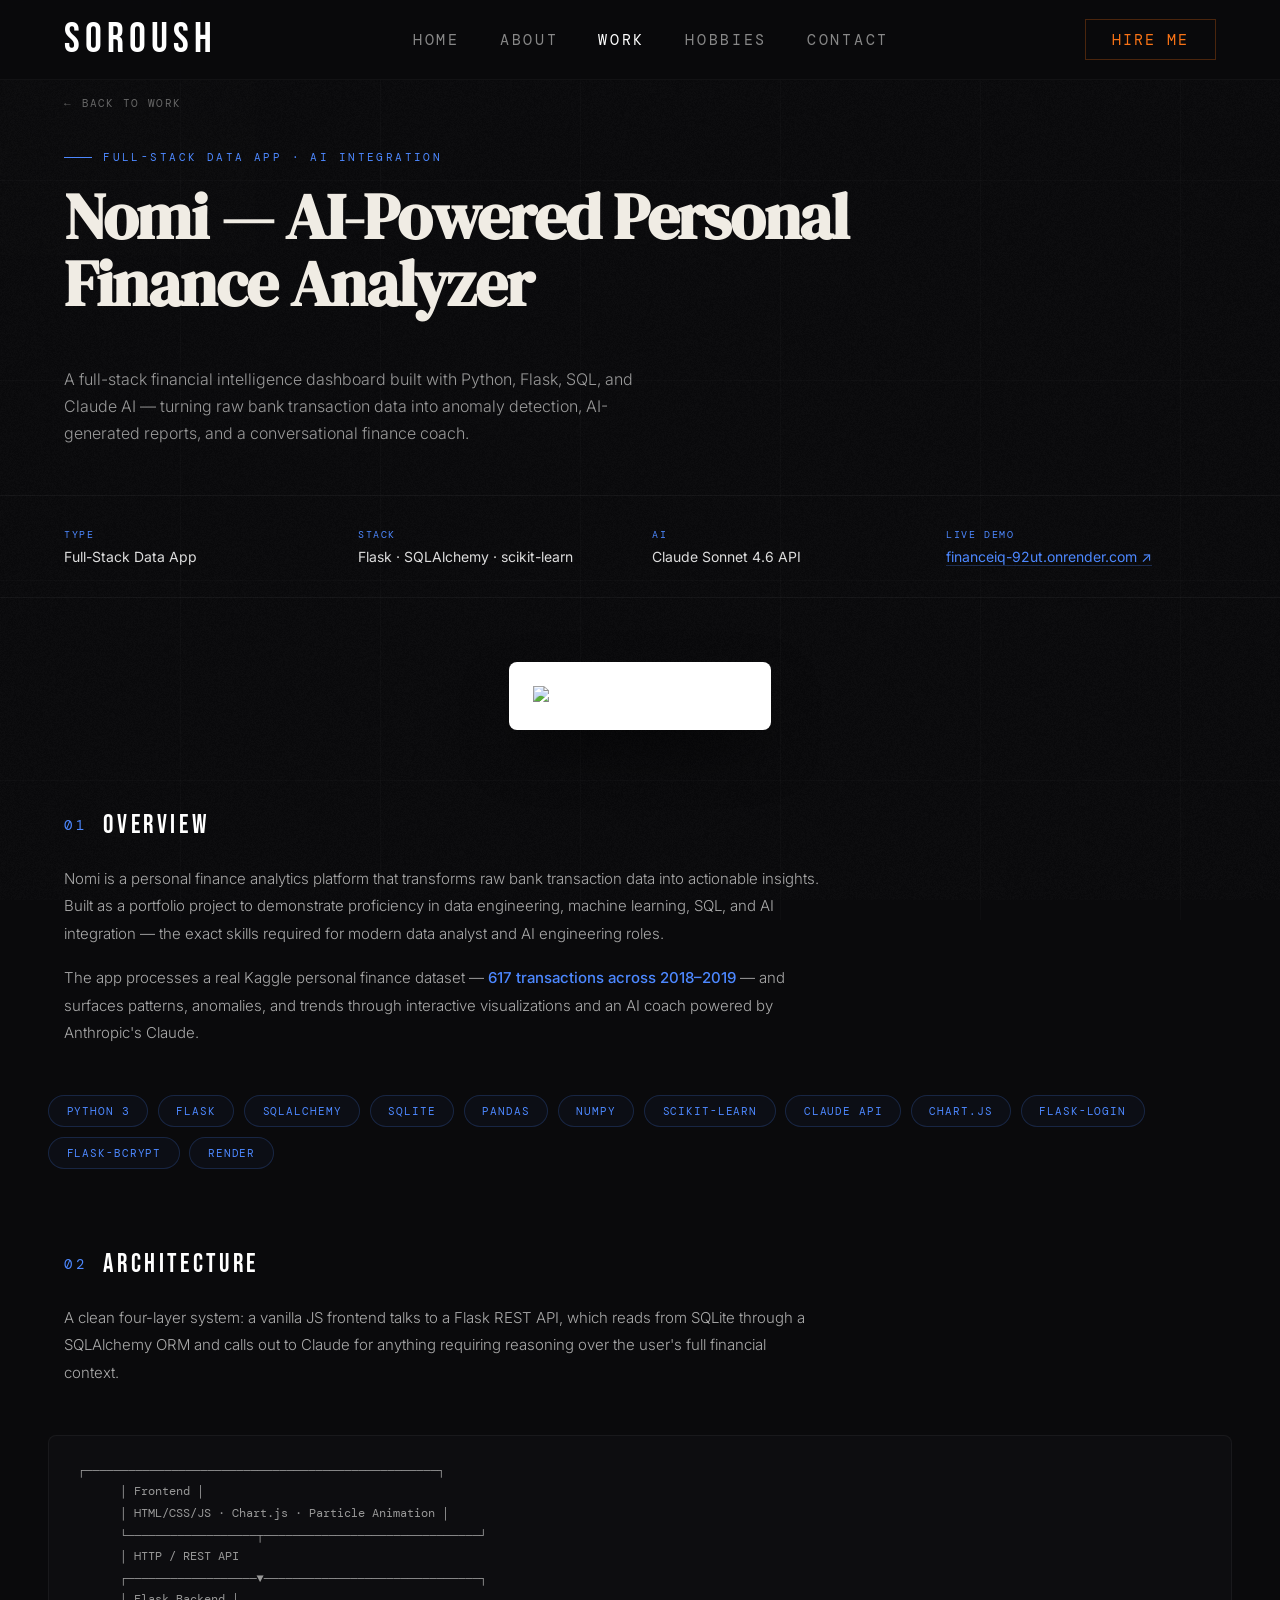
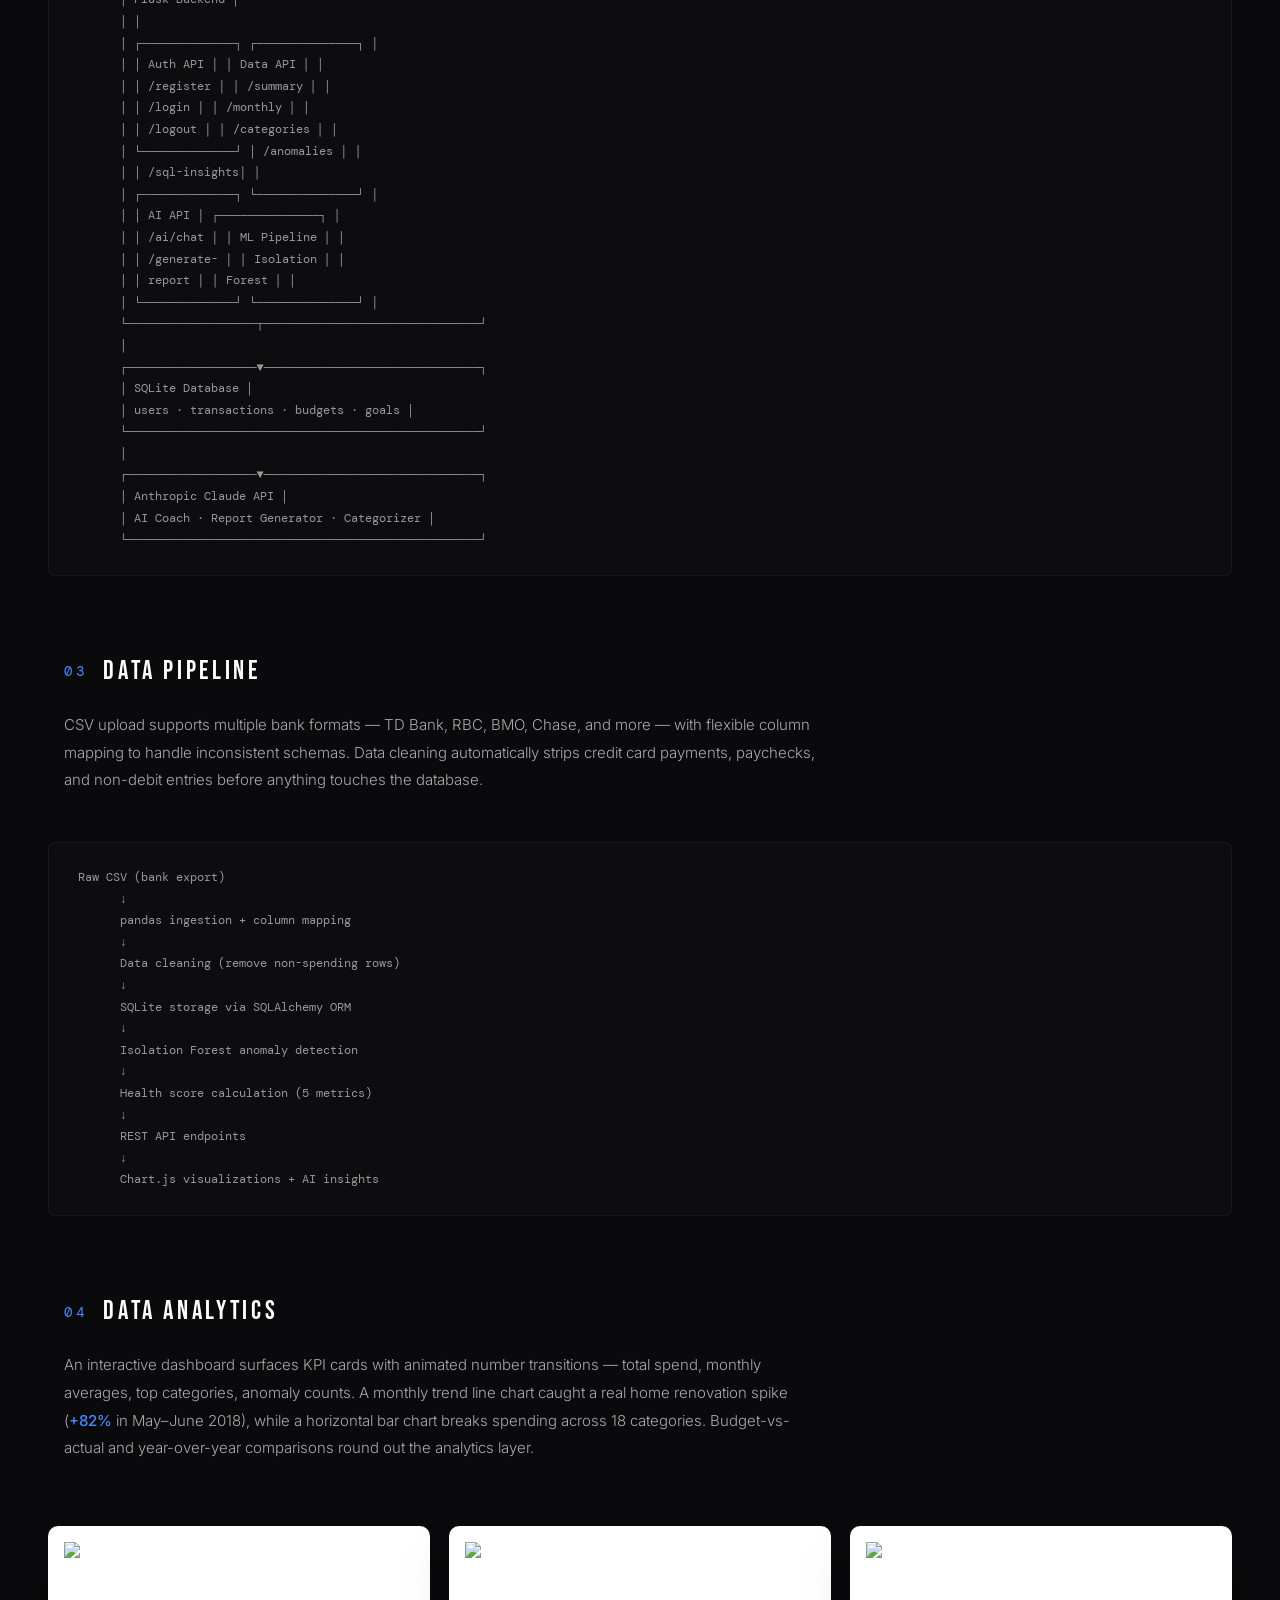
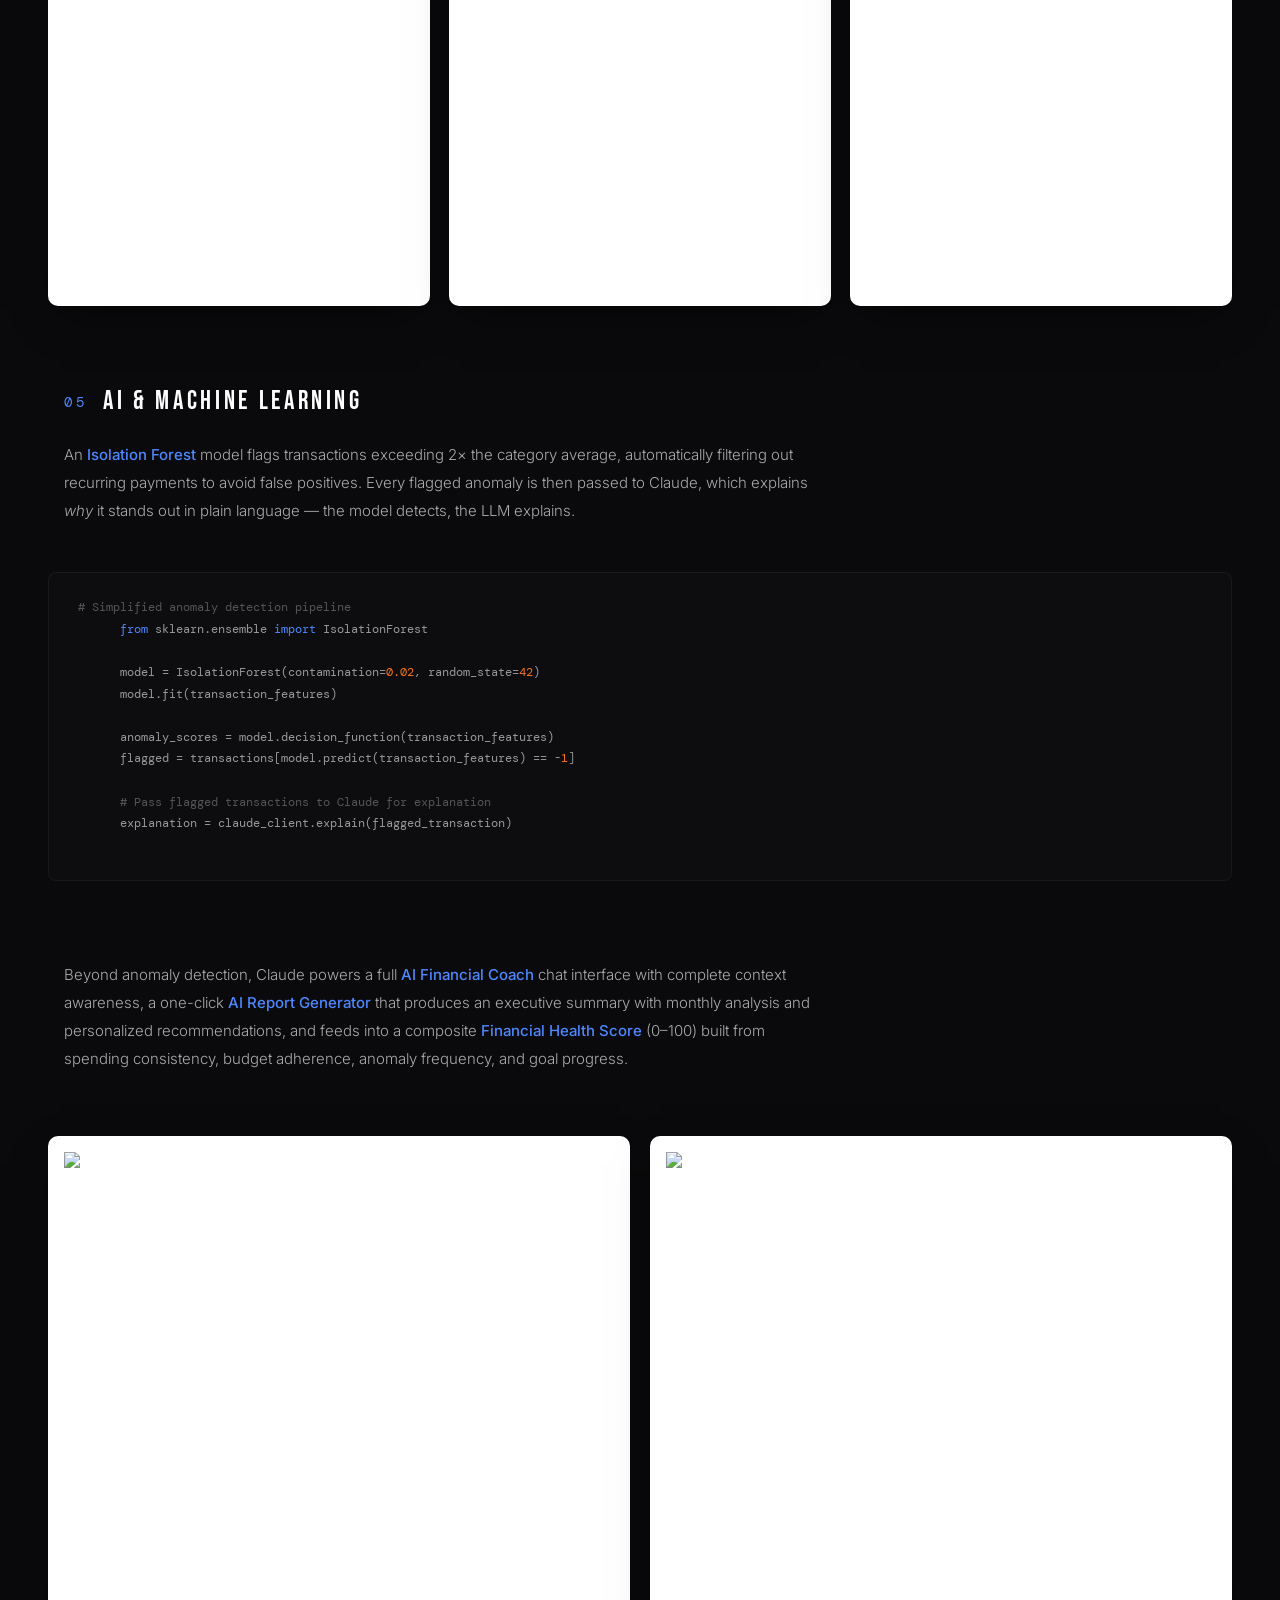
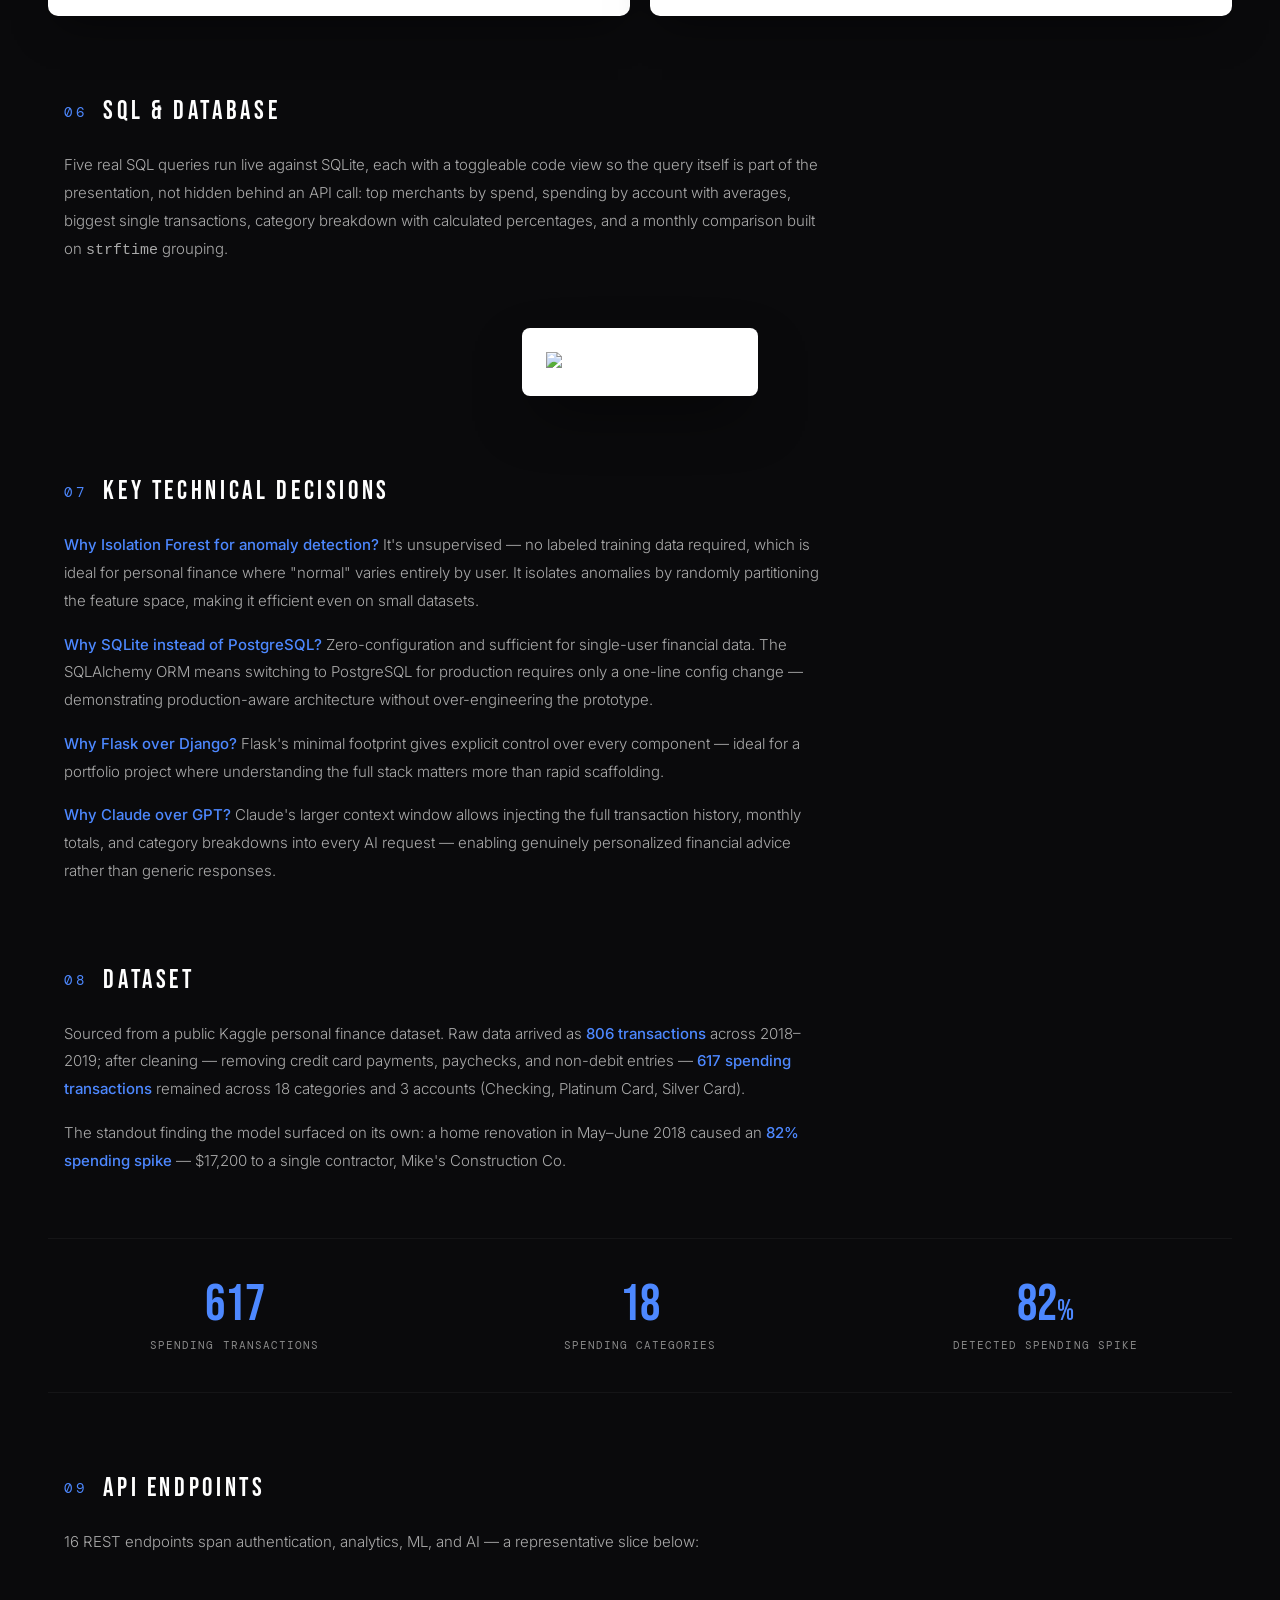
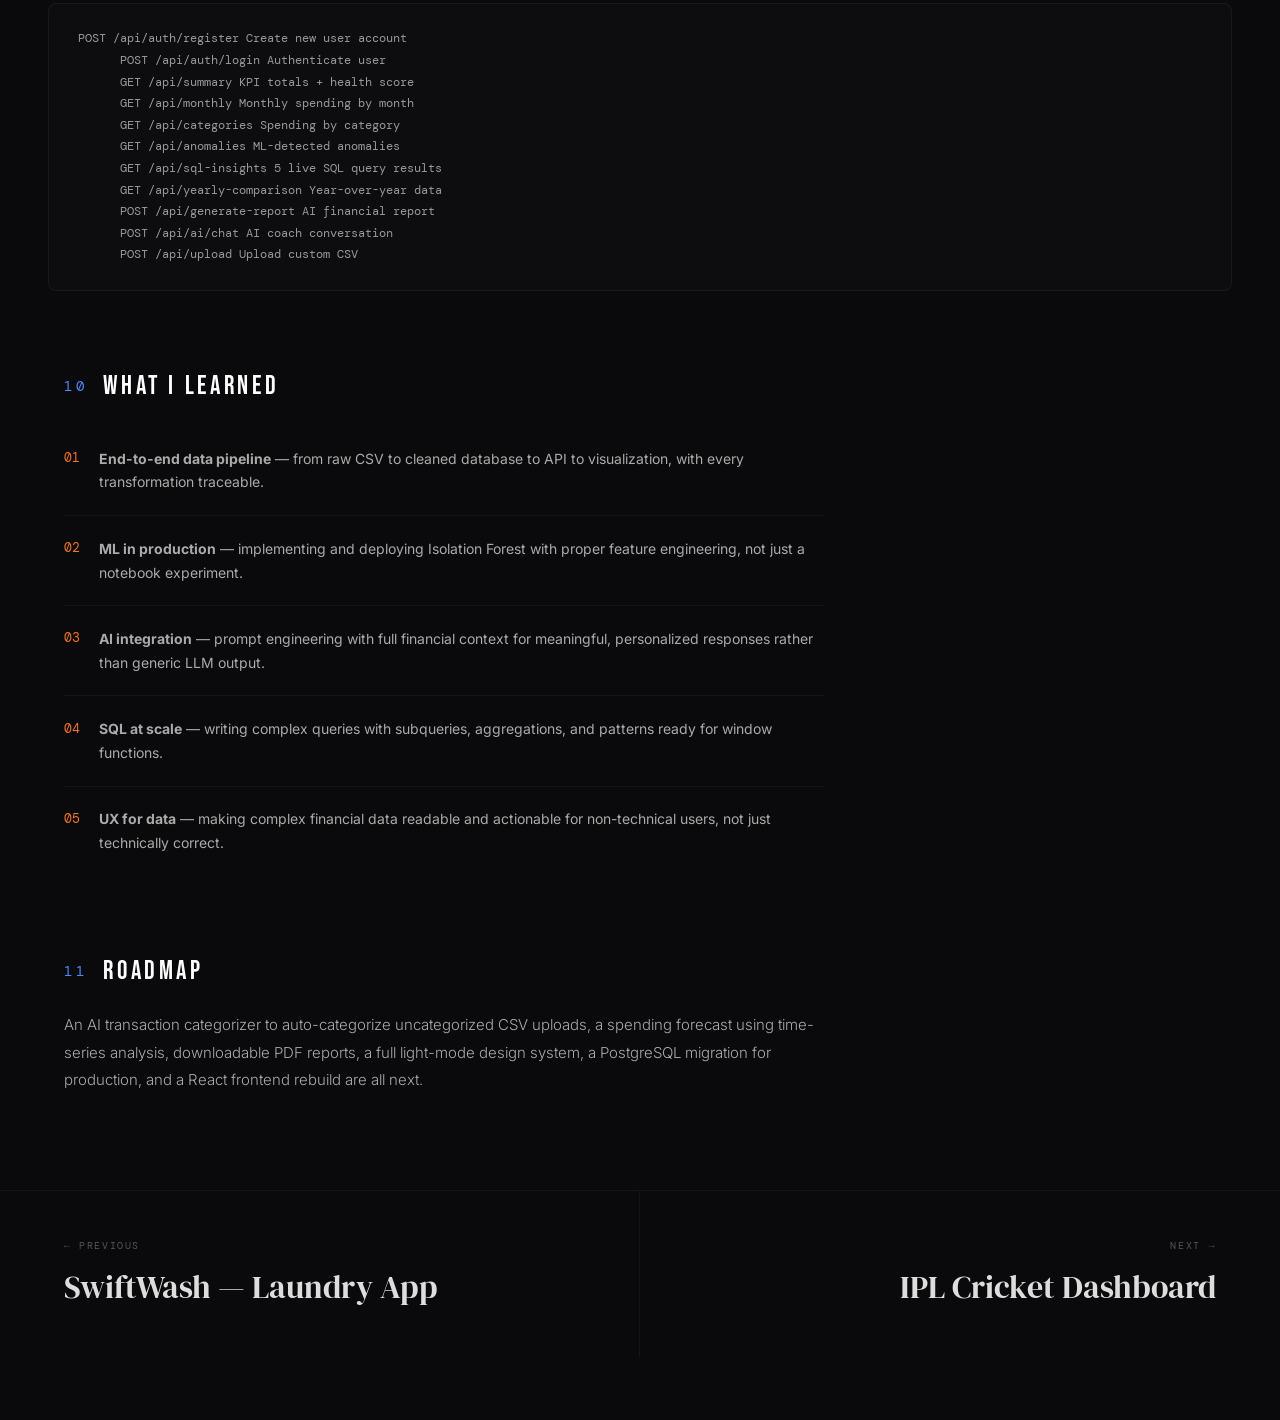
==== html/work-03.html @ 782a61e4 "Initial portfolio upload" ====
<!DOCTYPE html>
<html lang="en">

<head>
  <meta charset="UTF-8" />
  <meta name="viewport" content="width=device-width, initial-scale=1.0" />
  <title>Soroush — Nomi</title>
  <link
    href="https://fonts.googleapis.com/css2?family=Bebas+Neue&family=DM+Serif+Display:ital@0;1&family=Inter:wght@300;400;500;600&family=DM+Mono:wght@300;400;500&display=swap"
    rel="stylesheet" />
  <link rel="stylesheet" href="../css/project.css" />
</head>

<body class="data-project">
  <div id="app">

    <canvas id="grain"></canvas>
    <div class="grid"></div>

    <nav>
      <div class="nav-logo" onclick="goTo('index.html')">SOROUSH</div>
      <div class="nav-links">
        <button class="nav-link" onclick="goTo('index.html')">Home</button>
        <button class="nav-link" onclick="goTo('about.html')">About</button>
        <button class="nav-link active" onclick="goTo('work.html')">Work</button>
        <button class="nav-link" onclick="goTo('hobbies.html')">Hobbies</button>
        <button class="nav-link" onclick="goTo('contact.html')">Contact</button>
      </div>
      <button class="nav-cta" onclick="goTo('contact.html')">Hire Me</button>
      <button class="hamburger" id="hamburger" onclick="toggleMenu()"><span></span><span></span><span></span></button>
    </nav>

    <div class="mobile-nav" id="mobileNav">
      <button class="mobile-nav-link" onclick="goTo('index.html')">Home</button>
      <button class="mobile-nav-link" onclick="goTo('about.html')">About</button>
      <button class="mobile-nav-link active" onclick="goTo('work.html')">Work</button>
      <button class="mobile-nav-link" onclick="goTo('hobbies.html')">Hobbies</button>
      <button class="mobile-nav-link" onclick="goTo('contact.html')">Contact</button>
      <button class="mobile-nav-link" onclick="goTo('contact.html')" style="color:#4d88ff;">Hire Me</button>
    </div>

    <a class="back-link" href="work.html" data-transition><span class="arrow">←</span> Back to Work</a>

    <div class="project-hero">
      <div class="project-eyebrow">Full-Stack Data App · AI Integration</div>
      <h1 class="project-title">Nomi — AI-Powered Personal Finance Analyzer</h1>
      <p class="project-subtitle">A full-stack financial intelligence dashboard built with Python, Flask, SQL, and
        Claude AI — turning raw bank transaction data into anomaly detection, AI-generated reports, and a conversational
        finance coach.</p>
    </div>

    <div class="project-meta-bar">
      <div class="meta-item"><span class="meta-label">Type</span><span class="meta-val">Full-Stack Data App</span></div>
      <div class="meta-item"><span class="meta-label">Stack</span><span class="meta-val">Flask · SQLAlchemy ·
          scikit-learn</span></div>
      <div class="meta-item"><span class="meta-label">AI</span><span class="meta-val">Claude Sonnet 4.6 API</span></div>
      <div class="meta-item"><span class="meta-label">Live Demo</span><span class="meta-val"><a
            href="https://financeiq-92ut.onrender.com" target="_blank"
            style="color:#4d88ff;text-decoration:none;border-bottom:1px solid #4d88ff44;">financeiq-92ut.onrender.com
            ↗</a></span></div>
    </div>

    <div class="project-image-block screenshot">
      <img src="../images/work/nomi/dashboard-overview.png" alt="Nomi dashboard overview" />
    </div>

    <!-- OVERVIEW -->
    <div class="project-section">
      <div class="section-label"><span class="section-num">01</span> Overview</div>
      <p class="section-text">Nomi is a personal finance analytics platform that transforms raw bank transaction data
        into actionable insights. Built as a portfolio project to demonstrate proficiency in data engineering, machine
        learning, SQL, and AI integration — the exact skills required for modern data analyst and AI engineering roles.
      </p>
      <p class="section-text">The app processes a real Kaggle personal finance dataset — <strong>617 transactions across
          2018–2019</strong> — and surfaces patterns, anomalies, and trends through interactive visualizations and an AI
        coach powered by Anthropic's Claude.</p>
    </div>

    <div class="tech-stack-row">
      <div class="tech-pill">Python 3</div>
      <div class="tech-pill">Flask</div>
      <div class="tech-pill">SQLAlchemy</div>
      <div class="tech-pill">SQLite</div>
      <div class="tech-pill">pandas</div>
      <div class="tech-pill">NumPy</div>
      <div class="tech-pill">scikit-learn</div>
      <div class="tech-pill">Claude API</div>
      <div class="tech-pill">Chart.js</div>
      <div class="tech-pill">Flask-Login</div>
      <div class="tech-pill">Flask-Bcrypt</div>
      <div class="tech-pill">Render</div>
    </div>

    <!-- ARCHITECTURE -->
    <div class="project-section">
      <div class="section-label"><span class="section-num">02</span> Architecture</div>
      <p class="section-text">A clean four-layer system: a vanilla JS frontend talks to a Flask REST API, which reads
        from SQLite through a SQLAlchemy ORM and calls out to Claude for anything requiring reasoning over the user's
        full financial context.</p>
    </div>

    <div class="code-block">┌─────────────────────────────────────────────────┐
      │ Frontend │
      │ HTML/CSS/JS · Chart.js · Particle Animation │
      └──────────────────┬──────────────────────────────┘
      │ HTTP / REST API
      ┌──────────────────▼──────────────────────────────┐
      │ Flask Backend │
      │ │
      │ ┌─────────────┐ ┌──────────────┐ │
      │ │ Auth API │ │ Data API │ │
      │ │ /register │ │ /summary │ │
      │ │ /login │ │ /monthly │ │
      │ │ /logout │ │ /categories │ │
      │ └─────────────┘ │ /anomalies │ │
      │ │ /sql-insights│ │
      │ ┌─────────────┐ └──────────────┘ │
      │ │ AI API │ ┌──────────────┐ │
      │ │ /ai/chat │ │ ML Pipeline │ │
      │ │ /generate- │ │ Isolation │ │
      │ │ report │ │ Forest │ │
      │ └─────────────┘ └──────────────┘ │
      └──────────────────┬──────────────────────────────┘
      │
      ┌──────────────────▼──────────────────────────────┐
      │ SQLite Database │
      │ users · transactions · budgets · goals │
      └─────────────────────────────────────────────────┘
      │
      ┌──────────────────▼──────────────────────────────┐
      │ Anthropic Claude API │
      │ AI Coach · Report Generator · Categorizer │
      └─────────────────────────────────────────────────┘</div>

    <!-- DATA PIPELINE -->
    <div class="project-section">
      <div class="section-label"><span class="section-num">03</span> Data Pipeline</div>
      <p class="section-text">CSV upload supports multiple bank formats — TD Bank, RBC, BMO, Chase, and more — with
        flexible column mapping to handle inconsistent schemas. Data cleaning automatically strips credit card payments,
        paychecks, and non-debit entries before anything touches the database.</p>
    </div>

    <div class="code-block">Raw CSV (bank export)
      ↓
      pandas ingestion + column mapping
      ↓
      Data cleaning (remove non-spending rows)
      ↓
      SQLite storage via SQLAlchemy ORM
      ↓
      Isolation Forest anomaly detection
      ↓
      Health score calculation (5 metrics)
      ↓
      REST API endpoints
      ↓
      Chart.js visualizations + AI insights</div>

    <!-- DASHBOARD / FEATURES -->
    <div class="project-section">
      <div class="section-label"><span class="section-num">04</span> Data Analytics</div>
      <p class="section-text">An interactive dashboard surfaces KPI cards with animated number transitions — total
        spend, monthly averages, top categories, anomaly counts. A monthly trend line chart caught a real home
        renovation spike (<strong>+82%</strong> in May–June 2018), while a horizontal bar chart breaks spending across
        18 categories. Budget-vs-actual and year-over-year comparisons round out the analytics layer.</p>
    </div>

    <div class="gallery-grid">
      <img src="../images/work/nomi/monthly-trend.png" alt="Monthly trend analysis chart" />
      <img src="../images/work/nomi/category-breakdown.png" alt="Category breakdown chart" />
      <img src="../images/work/nomi/budget-vs-actual.png" alt="Budget vs actual comparison" />
    </div>

    <!-- AI & ML -->
    <div class="project-section">
      <div class="section-label"><span class="section-num">05</span> AI & Machine Learning</div>
      <p class="section-text">An <strong>Isolation Forest</strong> model flags transactions exceeding 2× the category
        average, automatically filtering out recurring payments to avoid false positives. Every flagged anomaly is then
        passed to Claude, which explains <em>why</em> it stands out in plain language — the model detects, the LLM
        explains.</p>
    </div>

    <div class="code-block"><span class="com"># Simplified anomaly detection pipeline</span>
      <span class="kw">from</span> sklearn.ensemble <span class="kw">import</span> IsolationForest

      model = IsolationForest(contamination=<span class="str">0.02</span>, random_state=<span class="str">42</span>)
      model.fit(transaction_features)

      anomaly_scores = model.decision_function(transaction_features)
      flagged = transactions[model.predict(transaction_features) == -<span class="str">1</span>]

      <span class="com"># Pass flagged transactions to Claude for explanation</span>
      explanation = claude_client.explain(flagged_transaction)
    </div>

    <div class="project-section">
      <p class="section-text">Beyond anomaly detection, Claude powers a full <strong>AI Financial Coach</strong> chat
        interface with complete context awareness, a one-click <strong>AI Report Generator</strong> that produces an
        executive summary with monthly analysis and personalized recommendations, and feeds into a composite
        <strong>Financial Health Score</strong> (0–100) built from spending consistency, budget adherence, anomaly
        frequency, and goal progress.</p>
    </div>

    <div class="gallery-grid two-col">
      <img src="../images/work/nomi/ai-coach-chat.png" alt="AI financial coach chat interface" />
      <img src="../images/work/nomi/ai-report.png" alt="AI generated financial report" />
    </div>

    <!-- SQL & DATABASE -->
    <div class="project-section">
      <div class="section-label"><span class="section-num">06</span> SQL & Database</div>
      <p class="section-text">Five real SQL queries run live against SQLite, each with a toggleable code view so the
        query itself is part of the presentation, not hidden behind an API call: top merchants by spend, spending by
        account with averages, biggest single transactions, category breakdown with calculated percentages, and a
        monthly comparison built on <code>strftime</code> grouping.</p>
    </div>

    <div class="project-image-block screenshot">
      <img src="../images/work/nomi/sql-insights.png" alt="Live SQL insights panel" />
    </div>

    <!-- KEY DECISIONS -->
    <div class="project-section">
      <div class="section-label"><span class="section-num">07</span> Key Technical Decisions</div>
      <p class="section-text"><strong>Why Isolation Forest for anomaly detection?</strong> It's unsupervised — no
        labeled training data required, which is ideal for personal finance where "normal" varies entirely by user. It
        isolates anomalies by randomly partitioning the feature space, making it efficient even on small datasets.</p>
      <p class="section-text"><strong>Why SQLite instead of PostgreSQL?</strong> Zero-configuration and sufficient for
        single-user financial data. The SQLAlchemy ORM means switching to PostgreSQL for production requires only a
        one-line config change — demonstrating production-aware architecture without over-engineering the prototype.</p>
      <p class="section-text"><strong>Why Flask over Django?</strong> Flask's minimal footprint gives explicit control
        over every component — ideal for a portfolio project where understanding the full stack matters more than rapid
        scaffolding.</p>
      <p class="section-text"><strong>Why Claude over GPT?</strong> Claude's larger context window allows injecting the
        full transaction history, monthly totals, and category breakdowns into every AI request — enabling genuinely
        personalized financial advice rather than generic responses.</p>
    </div>

    <!-- DATASET -->
    <div class="project-section">
      <div class="section-label"><span class="section-num">08</span> Dataset</div>
      <p class="section-text">Sourced from a public Kaggle personal finance dataset. Raw data arrived as <strong>806
          transactions</strong> across 2018–2019; after cleaning — removing credit card payments, paychecks, and
        non-debit entries — <strong>617 spending transactions</strong> remained across 18 categories and 3 accounts
        (Checking, Platinum Card, Silver Card).</p>
      <p class="section-text">The standout finding the model surfaced on its own: a home renovation in May–June 2018
        caused an <strong>82% spending spike</strong> — $17,200 to a single contractor, Mike's Construction Co.</p>
    </div>

    <div class="results-grid">
      <div class="result-stat">
        <div class="result-num">617</div>
        <div class="result-label">Spending Transactions</div>
      </div>
      <div class="result-stat">
        <div class="result-num">18</div>
        <div class="result-label">Spending Categories</div>
      </div>
      <div class="result-stat">
        <div class="result-num">82<span>%</span></div>
        <div class="result-label">Detected Spending Spike</div>
      </div>
    </div>

    <!-- API ENDPOINTS -->
    <div class="project-section">
      <div class="section-label"><span class="section-num">09</span> API Endpoints</div>
      <p class="section-text">16 REST endpoints span authentication, analytics, ML, and AI — a representative slice
        below:</p>
    </div>

    <div class="code-block">POST /api/auth/register Create new user account
      POST /api/auth/login Authenticate user
      GET /api/summary KPI totals + health score
      GET /api/monthly Monthly spending by month
      GET /api/categories Spending by category
      GET /api/anomalies ML-detected anomalies
      GET /api/sql-insights 5 live SQL query results
      GET /api/yearly-comparison Year-over-year data
      POST /api/generate-report AI financial report
      POST /api/ai/chat AI coach conversation
      POST /api/upload Upload custom CSV</div>

    <!-- WHAT I LEARNED -->
    <div class="project-section">
      <div class="section-label"><span class="section-num">10</span> What I Learned</div>
    </div>
    <div class="learnings-list">
      <div class="learning-item">
        <div class="learning-num">01</div>
        <div class="learning-text"><strong>End-to-end data pipeline</strong> — from raw CSV to cleaned database to API
          to visualization, with every transformation traceable.</div>
      </div>
      <div class="learning-item">
        <div class="learning-num">02</div>
        <div class="learning-text"><strong>ML in production</strong> — implementing and deploying Isolation Forest with
          proper feature engineering, not just a notebook experiment.</div>
      </div>
      <div class="learning-item">
        <div class="learning-num">03</div>
        <div class="learning-text"><strong>AI integration</strong> — prompt engineering with full financial context for
          meaningful, personalized responses rather than generic LLM output.</div>
      </div>
      <div class="learning-item">
        <div class="learning-num">04</div>
        <div class="learning-text"><strong>SQL at scale</strong> — writing complex queries with subqueries,
          aggregations, and patterns ready for window functions.</div>
      </div>
      <div class="learning-item">
        <div class="learning-num">05</div>
        <div class="learning-text"><strong>UX for data</strong> — making complex financial data readable and actionable
          for non-technical users, not just technically correct.</div>
      </div>
    </div>

    <!-- ROADMAP -->
    <div class="project-section">
      <div class="section-label"><span class="section-num">11</span> Roadmap</div>
      <p class="section-text">An AI transaction categorizer to auto-categorize uncategorized CSV uploads, a spending
        forecast using time-series analysis, downloadable PDF reports, a full light-mode design system, a PostgreSQL
        migration for production, and a React frontend rebuild are all next.</p>
    </div>

    <div class="project-nav">
      <a class="project-nav-link prev" href="work-07.html" data-transition>
        <span class="nav-direction">← Previous</span>
        <span class="nav-project-title">SwiftWash — Laundry App</span>
      </a>
      <a class="project-nav-link next" href="work-05.html" data-transition>
        <span class="nav-direction">Next →</span>
        <span class="nav-project-title">IPL Cricket Dashboard</span>
      </a>
    </div>

    <div class="project-end-space"></div>

  </div>

  <script src="https://cdnjs.cloudflare.com/ajax/libs/gsap/3.12.5/gsap.min.js"></script>
  <script src="../js/project.js"></script>
</body>

</html>
---- css/project.css ----
/* ============================================================
   SOROUSH PORTFOLIO — project.css
   Shared styles for all individual project pages
   ============================================================ */

*,
*::before,
*::after {
  margin: 0;
  padding: 0;
  box-sizing: border-box;
}

html,
body {
  width: 100%;
  background: #0a0a0c;
  color: #fff;
  font-family: 'Inter', sans-serif;
}

#app {
  width: 100%;
  position: relative;
}

/* ── GRAIN / GRID (fixed bg) ── */
#grain {
  position: fixed;
  inset: 0;
  width: 100%;
  height: 100%;
  pointer-events: none;
  z-index: 0;
  opacity: 0.4;
}

.grid {
  position: fixed;
  top: -20px;
  left: -20px;
  right: -20px;
  bottom: -20px;
  pointer-events: none;
  z-index: 1;
  background-image:
    linear-gradient(#ffffff05 1px, transparent 1px),
    linear-gradient(90deg, #ffffff05 1px, transparent 1px);
  background-size: 200px 200px;
  will-change: transform;
}

#grain {
  will-change: transform;
}

/* ── NAV ── */
nav {
  position: fixed;
  top: 0;
  left: 0;
  right: 0;
  z-index: 100;
  display: flex;
  align-items: center;
  justify-content: space-between;
  padding: 0 4rem;
  height: 80px;
  border-bottom: 1px solid #ffffff09;
  background: #0a0a0cee;
  backdrop-filter: blur(12px);
}

.nav-logo {
  font-family: 'Bebas Neue', sans-serif;
  font-size: 2.6rem;
  letter-spacing: .12em;
  color: #fff;
  cursor: pointer;
}

.nav-links {
  display: flex;
  gap: 2.5rem;
}

.nav-link {
  font-family: 'DM Mono', monospace;
  font-size: 15px;
  letter-spacing: .18em;
  text-transform: uppercase;
  color: #888;
  cursor: pointer;
  transition: color .3s;
  background: none;
  border: none;
}

.nav-link:hover,
.nav-link.active {
  color: #fff;
}

.nav-cta {
  font-family: 'DM Mono', monospace;
  font-size: 15px;
  letter-spacing: .14em;
  text-transform: uppercase;
  color: #f97316;
  border: 1px solid #f9731644;
  padding: .6rem 1.6rem;
  cursor: pointer;
  background: transparent;
  transition: border-color .3s, background .3s;
}

.nav-cta:hover {
  border-color: #f97316;
  background: #f9731611;
}

.hamburger {
  display: none;
  flex-direction: column;
  justify-content: center;
  gap: 5px;
  width: 40px;
  height: 40px;
  background: none;
  border: none;
  cursor: pointer;
  padding: 4px;
  z-index: 200;
}

.hamburger span {
  display: block;
  width: 100%;
  height: 1.5px;
  background: #fff;
  transition: all .3s;
}

.hamburger.open span:nth-child(1) {
  transform: translateY(6.5px) rotate(45deg);
}

.hamburger.open span:nth-child(2) {
  opacity: 0;
}

.hamburger.open span:nth-child(3) {
  transform: translateY(-6.5px) rotate(-45deg);
}

.mobile-nav {
  display: none;
  position: fixed;
  top: 60px;
  left: 0;
  right: 0;
  background: #0a0a0cf0;
  backdrop-filter: blur(20px);
  border-bottom: 1px solid #ffffff0f;
  flex-direction: column;
  padding: .5rem 0 1rem;
  z-index: 150;
  pointer-events: none;
  opacity: 0;
  transform: translateY(-8px);
  transition: opacity .25s, transform .25s;
}

.mobile-nav.open {
  opacity: 1;
  transform: translateY(0);
  pointer-events: all;
}

.mobile-nav-link {
  font-family: 'DM Mono', monospace;
  font-size: 13px;
  letter-spacing: .18em;
  text-transform: uppercase;
  color: #777;
  background: none;
  border: none;
  padding: .9rem 1.5rem;
  cursor: pointer;
  text-align: left;
  border-bottom: 1px solid #ffffff06;
  transition: color .3s;
  width: 100%;
}

.mobile-nav-link:last-child {
  border-bottom: none;
}

.mobile-nav-link:hover,
.mobile-nav-link.active {
  color: #f97316;
}

/* ── BACK LINK ── */
.back-link {
  position: relative;
  z-index: 10;
  display: flex;
  align-items: center;
  gap: .6rem;
  margin: 6rem auto 0;
  max-width: 1300px;
  padding: 0 4rem;
  font-family: 'DM Mono', monospace;
  font-size: 11px;
  letter-spacing: .12em;
  text-transform: uppercase;
  color: #666;
  text-decoration: none;
  cursor: pointer;
  transition: color .3s;
}

.back-link:hover {
  color: #f97316;
}

.back-link .arrow {
  transition: transform .3s;
}

.back-link:hover .arrow {
  transform: translateX(-4px);
}

/* ── PROJECT HERO ── */
.project-hero {
  position: relative;
  z-index: 10;
  padding: 2.5rem 4rem 3rem;
  max-width: 1300px;
  margin: 0 auto;
}

.project-eyebrow {
  font-family: 'DM Mono', monospace;
  font-size: 11px;
  letter-spacing: .22em;
  text-transform: uppercase;
  color: #f97316;
  display: flex;
  align-items: center;
  gap: .7rem;
  margin-bottom: 1.2rem;
}

.project-eyebrow::before {
  content: '';
  display: inline-block;
  width: 28px;
  height: 1px;
  background: #f97316;
}

.project-title {
  font-family: 'DM Serif Display', serif;
  font-size: clamp(2.4rem, 5vw, 4.5rem);
  color: #f0ece4;
  line-height: 1.05;
  letter-spacing: -.02em;
  max-width: 900px;
  margin-bottom: 3rem;
}

.project-subtitle {
  font-size: 16px;
  font-weight: 300;
  color: #999;
  max-width: 600px;
  line-height: 1.7;
}

/* ── META BAR ── */
.project-meta-bar {
  position: relative;
  z-index: 10;
  display: grid;
  grid-template-columns: repeat(4, 1fr);
  gap: 1.5rem;
  padding: 2rem 4rem;
  max-width: 1300px;
  margin: 0 auto;
  border-top: 1px solid #ffffff0c;
  border-bottom: 1px solid #ffffff0c;
}

.meta-item {
  display: flex;
  flex-direction: column;
  gap: .4rem;
}

.meta-label {
  font-family: 'DM Mono', monospace;
  font-size: 10px;
  letter-spacing: .16em;
  text-transform: uppercase;
  color: #f97316;
}

.meta-val {
  font-size: 14px;
  color: #ddd;
  font-weight: 400;
}

/* ── HERO IMAGE ── */
.project-hero-img {
  position: relative;
  z-index: 10;
  width: calc(100% - 6rem);
  max-width: 1300px;
  margin: 3rem auto 0;
  height: 60vh;
  max-height: 600px;
  border-radius: 8px;
  overflow: hidden;
}

.project-hero-img img {
  width: 100%;
  height: 100%;
  object-fit: cover;
  display: block;
}

/* ── CONTENT SECTIONS ── */
.project-section {
  position: relative;
  z-index: 10;
  max-width: 1300px;
  margin: 5rem auto 0;
  padding: 0 4rem;
}

.project-section .section-label,
.project-section .section-text {
  max-width: 760px;
}

.section-label {
  font-family: 'Bebas Neue', sans-serif;
  font-size: 26px;
  letter-spacing: .14em;
  text-transform: uppercase;
  color: #fff;
  margin-bottom: 1.5rem;
  display: flex;
  align-items: center;
  gap: 1rem;
}

.section-label .section-num {
  font-family: 'DM Mono', monospace;
  font-size: 14px;
  color: #f97316;
}

.section-text {
  font-size: 15px;
  font-weight: 300;
  color: #aaa;
  line-height: 1.85;
  margin-bottom: 1rem;
}

.section-text strong {
  color: #f97316;
  font-weight: 500;
}

.section-text:last-child {
  margin-bottom: 0;
}

/* ── FULL WIDTH IMAGE BLOCK ── */
.project-image-block {
  position: relative;
  z-index: 10;
  width: calc(100% - 6rem);
  max-width: 1300px;
  margin: 4rem auto 0;
  display: flex;
  justify-content: center;
}

.project-image-block img {
  max-width: 100%;
  max-height: 640px;
  width: auto;
  height: auto;
  border-radius: 8px;
  display: block;
  object-fit: contain;
}

/* Smaller variant for compact diagrams/charts */
.project-image-block.small img {
  max-height: 380px;
  max-width: 700px;
}

/* White-card frame for app screenshots with white backgrounds */
.project-image-block.screenshot img {
  background: #fff;
  padding: 1.5rem;
  box-sizing: border-box;
  box-shadow: 0 24px 60px -16px #000a;
}

.image-caption {
  font-family: 'DM Mono', monospace;
  font-size: 10.5px;
  letter-spacing: .08em;
  color: #555;
  margin-top: .8rem;
  text-align: center;
}

/* ── GALLERY GRID ── */
.gallery-grid {
  position: relative;
  z-index: 10;
  display: grid;
  grid-template-columns: repeat(3, 1fr);
  gap: 1.2rem;
  width: calc(100% - 6rem);
  max-width: 1300px;
  margin: 4rem auto 0;
  align-items: start;
}

.gallery-grid img {
  width: 100%;
  height: 380px;
  object-fit: contain;
  background: #fff;
  border-radius: 10px;
  display: block;
  padding: 1rem;
  box-sizing: border-box;
  box-shadow: 0 16px 40px -12px #0008;
}

.gallery-grid.two-col {
  grid-template-columns: repeat(2, 1fr);
}

.gallery-grid.two-col img {
  height: 480px;
}

/* ── ITERATIONS / WIREFRAME ROWS ── */
.iteration-row {
  display: grid;
  grid-template-columns: 200px 1fr;
  gap: 2rem;
  align-items: start;
  padding: 2rem 0;
  border-top: 1px solid #ffffff0c;
}

.iteration-row:first-of-type {
  border-top: none;
}

.iteration-tag {
  font-family: 'DM Mono', monospace;
  font-size: 11px;
  letter-spacing: .1em;
  text-transform: uppercase;
  color: #f97316;
}

.iteration-text {
  font-size: 14px;
  color: #999;
  line-height: 1.7;
}

/* ── RESULTS / STATS ── */
.results-grid {
  position: relative;
  z-index: 10;
  display: grid;
  grid-template-columns: repeat(3, 1fr);
  gap: 2rem;
  width: calc(100% - 6rem);
  max-width: 1300px;
  margin: 4rem auto 0;
  padding: 2.5rem 0;
  border-top: 1px solid #ffffff0c;
  border-bottom: 1px solid #ffffff0c;
}

.result-stat {
  text-align: center;
}

.result-num {
  font-family: 'Bebas Neue', sans-serif;
  font-size: 3.2rem;
  color: #f97316;
  line-height: 1;
}

.result-num span {
  font-size: 1.8rem;
}

.result-label {
  font-family: 'DM Mono', monospace;
  font-size: 10.5px;
  letter-spacing: .1em;
  text-transform: uppercase;
  color: #888;
  margin-top: .5rem;
}

/* ── DATA PROJECT SPECIFIC ── */
.code-block {
  position: relative;
  z-index: 10;
  width: calc(100% - 6rem);
  max-width: 1300px;
  margin: 3rem auto 0;
  background: #0d0d10;
  border: 1px solid #ffffff0d;
  border-radius: 8px;
  padding: 1.5rem 1.8rem;
  font-family: 'DM Mono', monospace;
  font-size: 12px;
  color: #999;
  line-height: 1.8;
  overflow-x: auto;
  white-space: pre;
}

.code-block .kw {
  color: #4d88ff;
}

.code-block .str {
  color: #f97316;
}

.code-block .com {
  color: #555;
}

.chart-placeholder {
  position: relative;
  z-index: 10;
  width: calc(100% - 6rem);
  max-width: 1300px;
  margin: 3rem auto 0;
  height: 320px;
  background: #0d0d10;
  border: 1px solid #ffffff0d;
  border-radius: 8px;
  display: flex;
  align-items: center;
  justify-content: center;
  font-family: 'DM Mono', monospace;
  font-size: 11px;
  color: #444;
  letter-spacing: .1em;
  text-transform: uppercase;
}

.tech-stack-row {
  position: relative;
  z-index: 10;
  display: flex;
  flex-wrap: wrap;
  gap: .6rem;
  width: calc(100% - 6rem);
  max-width: 1300px;
  margin: 3rem auto 0;
}

.tech-pill {
  font-family: 'DM Mono', monospace;
  font-size: 11px;
  letter-spacing: .08em;
  text-transform: uppercase;
  color: #4d88ff;
  border: 1px solid #4d88ff33;
  background: #4d88ff0a;
  padding: .5rem 1.1rem;
  border-radius: 20px;
}

/* ── LEARNINGS ── */
.learnings-list {
  position: relative;
  z-index: 10;
  max-width: 1300px;
  margin: 0 auto;
  padding: 0 4rem;
}

.learnings-list .learning-item {
  max-width: 760px;
}

.learning-item {
  display: flex;
  gap: 1.2rem;
  padding: 1.3rem 0;
  border-bottom: 1px solid #ffffff0c;
}

.learning-item:last-child {
  border-bottom: none;
}

.learning-num {
  font-family: 'DM Mono', monospace;
  font-size: 13px;
  color: #f97316;
  flex-shrink: 0;
  padding-top: .15rem;
}

.learning-text {
  font-size: 14px;
  color: #aaa;
  line-height: 1.7;
}

/* ── PREV/NEXT NAVIGATION ── */
.project-nav {
  position: relative;
  z-index: 10;
  display: grid;
  grid-template-columns: 1fr 1fr;
  margin-top: 6rem;
  border-top: 1px solid #ffffff0c;
}

.project-nav-link {
  display: flex;
  flex-direction: column;
  gap: .8rem;
  padding: 3rem 4rem;
  text-decoration: none;
  color: inherit;
  transition: background .3s;
  position: relative;
  overflow: hidden;
}

.project-nav-link.prev {
  border-right: 1px solid #ffffff0c;
  align-items: flex-start;
}

.project-nav-link.next {
  align-items: flex-end;
  text-align: right;
}

.project-nav-link:hover {
  background: #ffffff05;
}

.nav-direction {
  font-family: 'DM Mono', monospace;
  font-size: 10px;
  letter-spacing: .16em;
  text-transform: uppercase;
  color: #555;
  display: flex;
  align-items: center;
  gap: .5rem;
}

.project-nav-link:hover .nav-direction {
  color: #f97316;
}

.nav-project-title {
  font-family: 'DM Serif Display', serif;
  font-size: clamp(1.4rem, 2.5vw, 2rem);
  color: #ddd;
  transition: color .3s;
}

.project-nav-link:hover .nav-project-title {
  color: #fff;
}

/* ── FOOTER SPACE ── */
.project-end-space {
  height: 4rem;
}

/* ── DATA MODE ACCENT (when viewing a data-category project) ── */
body.data-project .project-eyebrow {
  color: #4d88ff;
}

body.data-project .project-eyebrow::before {
  background: #4d88ff;
}

body.data-project .meta-label {
  color: #4d88ff;
}

body.data-project .section-text strong {
  color: #4d88ff;
}

body.data-project .result-num {
  color: #4d88ff;
}

body.data-project .section-label .section-num {
  color: #4d88ff;
}

body.data-project .back-link:hover {
  color: #4d88ff;
}

/* ============================================================
   RESPONSIVE
   ============================================================ */

@media (max-width: 1200px) {
  .project-meta-bar {
    grid-template-columns: repeat(2, 1fr);
  }

  .gallery-grid {
    grid-template-columns: repeat(2, 1fr);
  }

  .results-grid {
    grid-template-columns: repeat(3, 1fr);
  }
}

@media (max-width: 1024px) {
  .back-link {
    margin: 5.5rem 2rem 0;
  }

  .project-hero {
    padding: 2rem 2rem 2.5rem;
  }

  .project-meta-bar {
    padding: 1.5rem 2rem;
  }

  .project-hero-img {
    width: calc(100% - 4rem);
    height: 45vh;
  }

  .project-section {
    padding: 0 2rem;
  }

  .project-image-block,
  .gallery-grid,
  .results-grid,
  .code-block,
  .chart-placeholder,
  .tech-stack-row {
    width: calc(100% - 4rem);
  }

  .learnings-list {
    padding: 0 2rem;
  }

  .project-nav-link {
    padding: 2.5rem 2rem;
  }
}

@media (max-width: 768px) {
  nav {
    padding: 0 1.2rem;
    height: 60px;
  }

  .nav-logo {
    font-size: 1.8rem;
  }

  .nav-links {
    display: none;
  }

  .nav-cta {
    display: none;
  }

  .hamburger {
    display: flex;
  }

  .mobile-nav {
    display: flex;
  }

  .back-link {
    margin: 4.5rem 1.2rem 0;
  }

  .project-hero {
    padding: 1.5rem 1.2rem 2rem;
  }

  .project-title {
    font-size: clamp(1.8rem, 7vw, 2.6rem);
  }

  .project-subtitle {
    font-size: 14px;
  }

  .project-meta-bar {
    grid-template-columns: repeat(2, 1fr);
    gap: 1.2rem;
    padding: 1.2rem;
  }

  .meta-val {
    font-size: 12.5px;
  }

  .project-hero-img {
    width: calc(100% - 2.4rem);
    height: 30vh;
    margin-top: 2rem;
  }

  .project-section {
    padding: 0 1.2rem;
    margin-top: 3rem;
  }

  .section-label {
    font-size: 20px;
  }

  .section-text {
    font-size: 13.5px;
  }

  .project-image-block,
  .code-block,
  .chart-placeholder,
  .tech-stack-row {
    width: calc(100% - 2.4rem);
    margin-top: 2.5rem;
  }

  .project-image-block.small img {
    max-height: 280px;
    max-width: 100%;
  }

  .gallery-grid {
    width: calc(100% - 2.4rem);
    margin-top: 2.5rem;
    grid-template-columns: 1fr;
    gap: .8rem;
  }

  .gallery-grid img,
  .gallery-grid.two-col img {
    height: 220px;
  }

  .iteration-row {
    grid-template-columns: 1fr;
    gap: .6rem;
    padding: 1.5rem 0;
  }

  .results-grid {
    width: calc(100% - 2.4rem);
    margin-top: 2.5rem;
    grid-template-columns: 1fr;
    gap: 1.5rem;
    padding: 1.8rem 0;
  }

  .result-num {
    font-size: 2.4rem;
  }

  .learnings-list {
    padding: 0 1.2rem;
  }

  .learning-text {
    font-size: 13px;
  }

  .project-nav {
    grid-template-columns: 1fr;
    margin-top: 3rem;
  }

  .project-nav-link.prev {
    border-right: none;
    border-bottom: 1px solid #ffffff0c;
  }

  .project-nav-link.next {
    align-items: flex-start;
    text-align: left;
  }

  .project-nav-link {
    padding: 2rem 1.2rem;
  }

  .nav-project-title {
    font-size: 1.4rem;
  }
}

/* ── SMALL MOBILE (max 480px) ── */
@media (max-width: 480px) {
  .project-title {
    font-size: clamp(1.6rem, 8vw, 2.2rem);
  }

  .project-eyebrow {
    font-size: 10px;
  }

  .project-meta-bar {
    grid-template-columns: 1fr 1fr;
    gap: 1rem;
    padding: 1rem;
  }

  .meta-label {
    font-size: 9px;
  }

  .meta-val {
    font-size: 11.5px;
  }

  .project-hero-img {
    height: 24vh;
  }

  .section-label {
    font-size: 17px;
    gap: .6rem;
  }

  .section-label .section-num {
    font-size: 12px;
  }

  .section-text {
    font-size: 12.5px;
  }

  .tech-stack-row {
    gap: .4rem;
  }

  .tech-pill {
    font-size: 9.5px;
    padding: .4rem .8rem;
  }

  .code-block {
    font-size: 10.5px;
    padding: 1rem 1.2rem;
  }

  .chart-placeholder {
    height: 220px;
    font-size: 9.5px;
  }

  .result-num {
    font-size: 2rem;
  }

  .result-num span {
    font-size: 1.2rem;
  }

  .result-label {
    font-size: 9px;
  }

  .iteration-tag {
    font-size: 10px;
  }

  .iteration-text {
    font-size: 12.5px;
  }

  .nav-project-title {
    font-size: 1.15rem;
  }

  .nav-direction {
    font-size: 9px;
  }
}
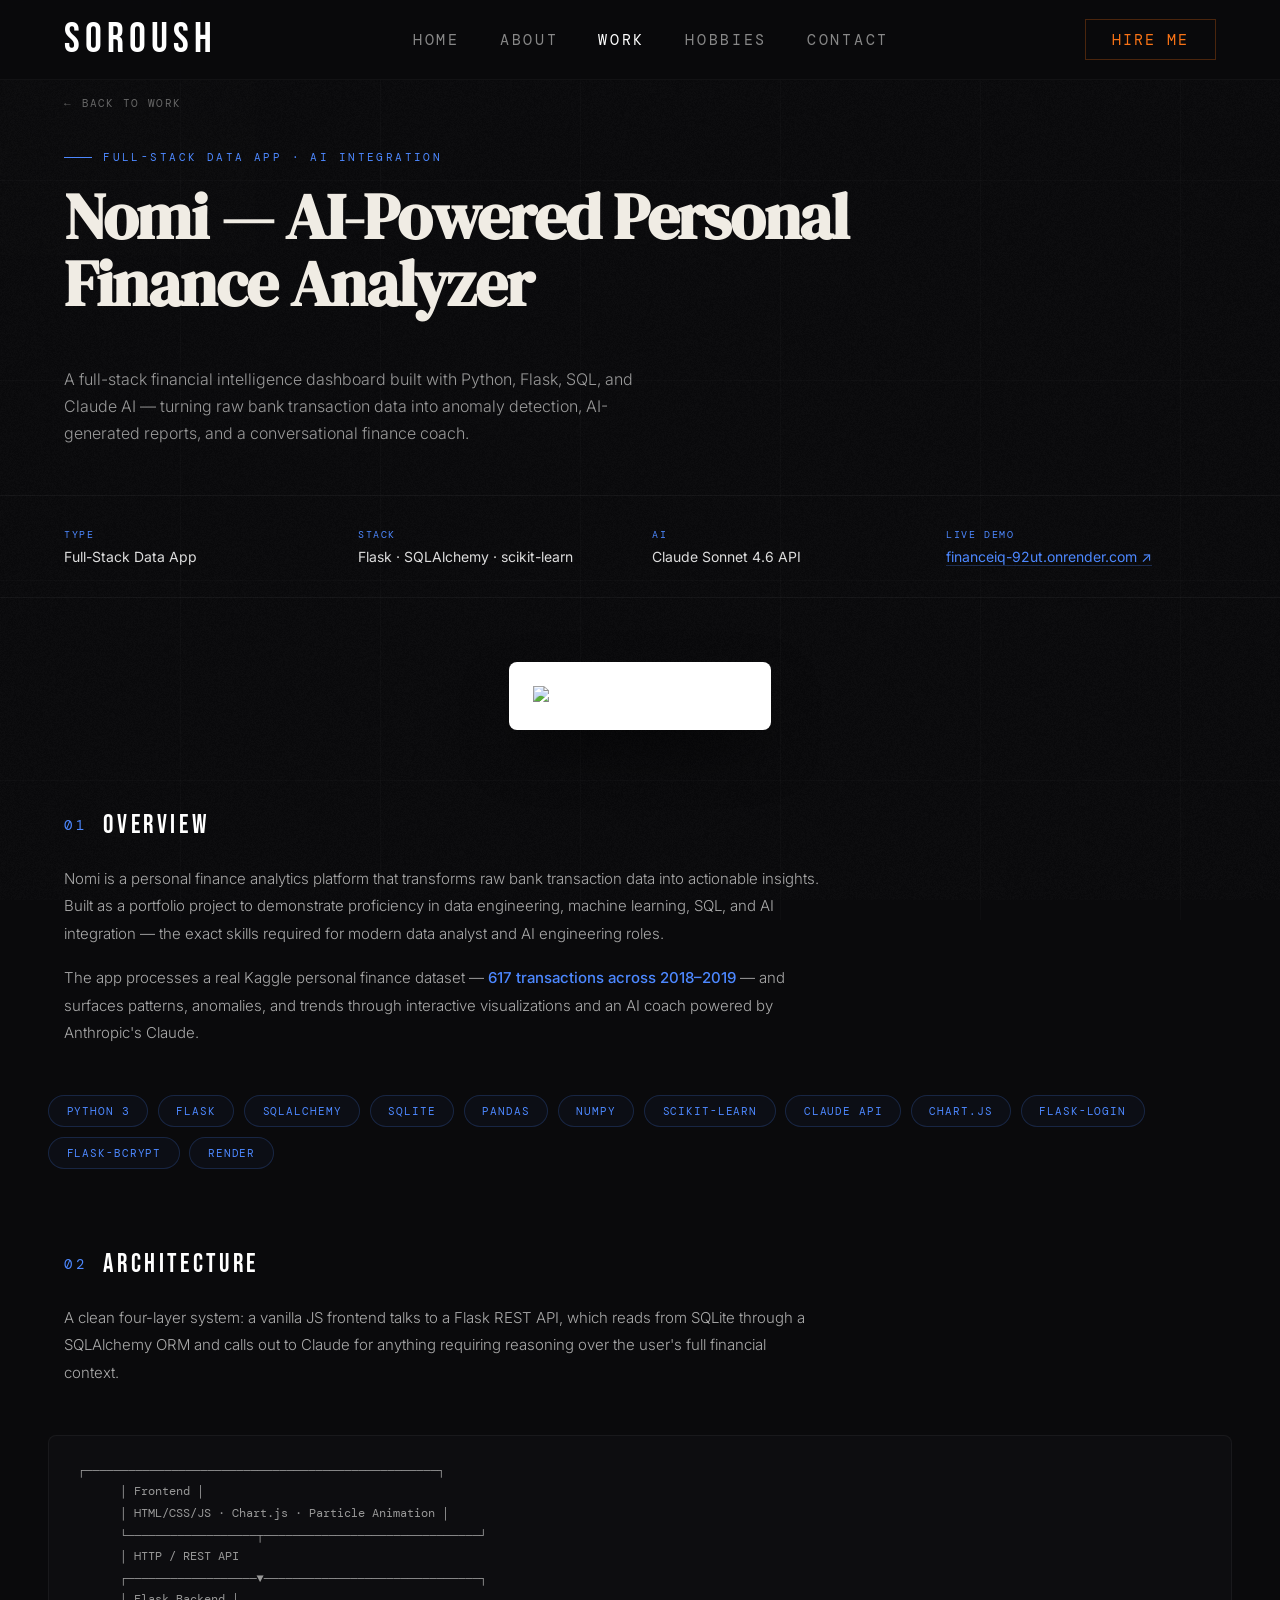
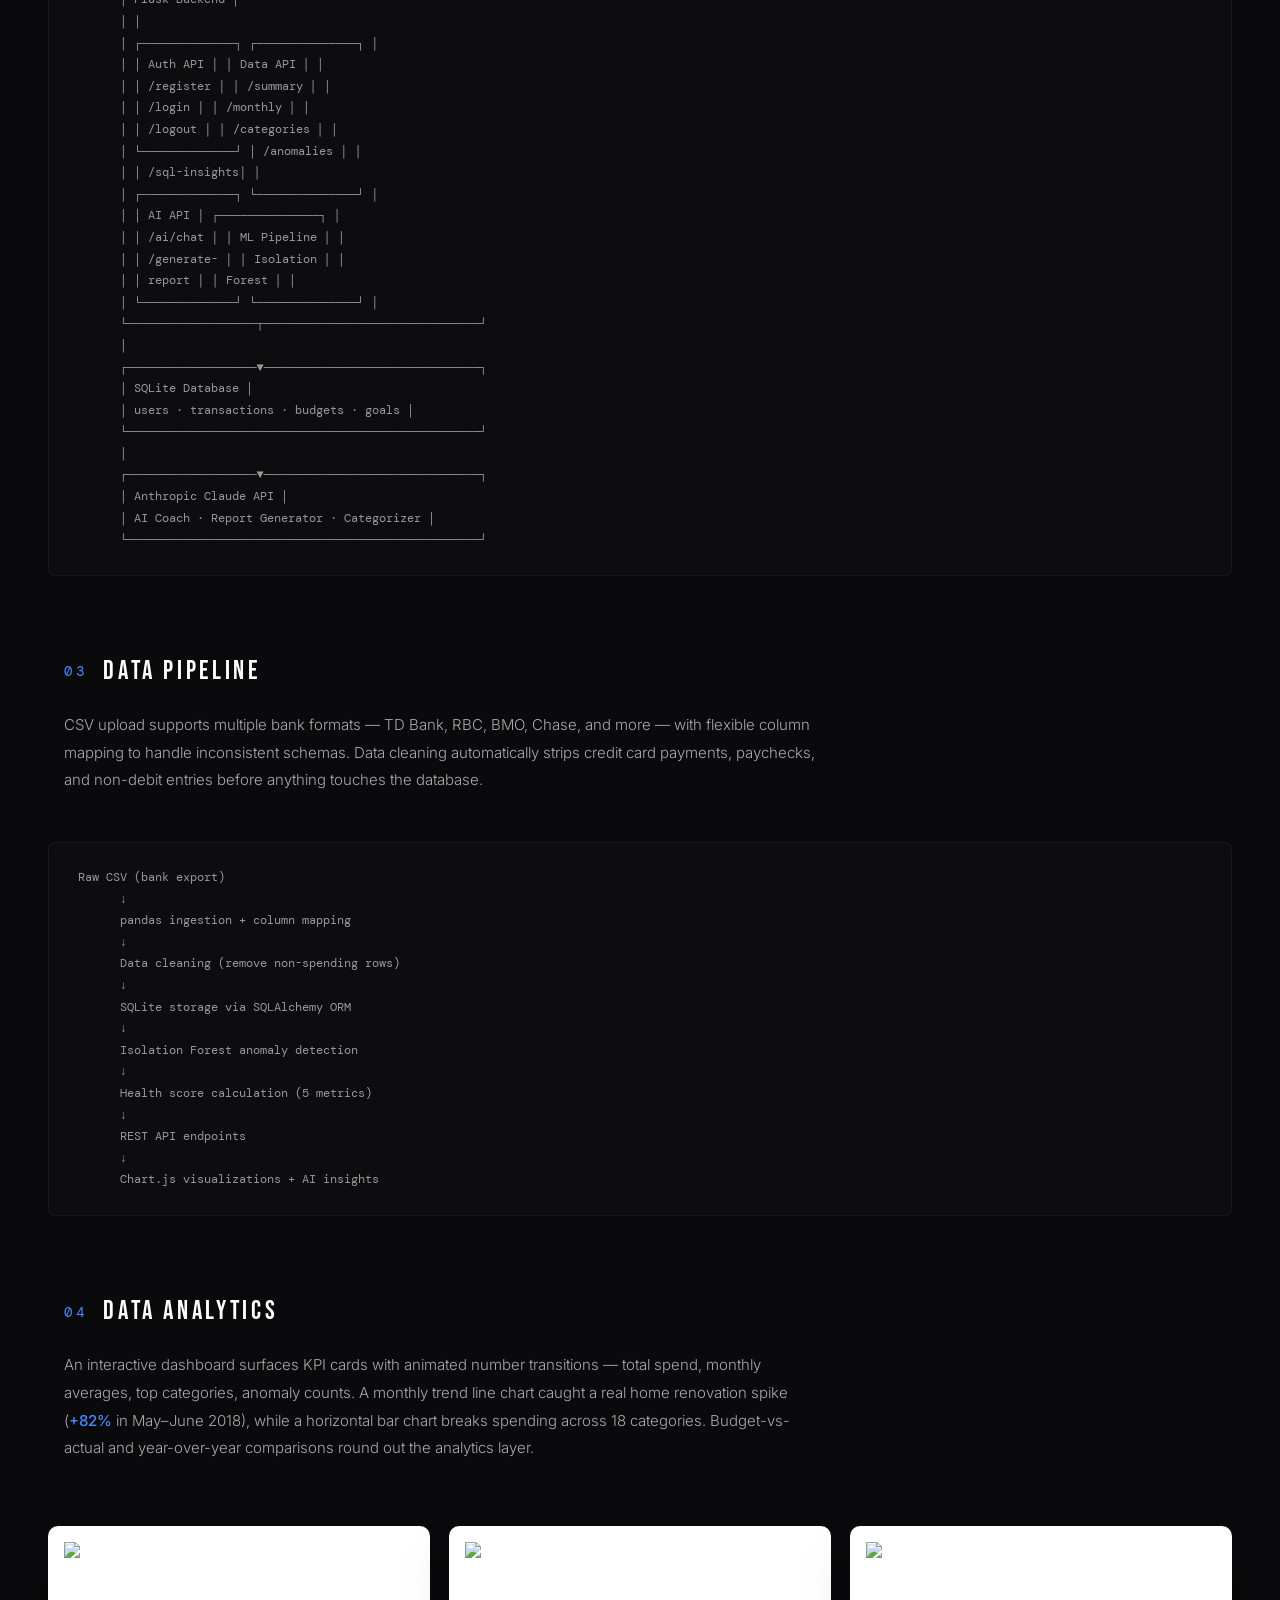
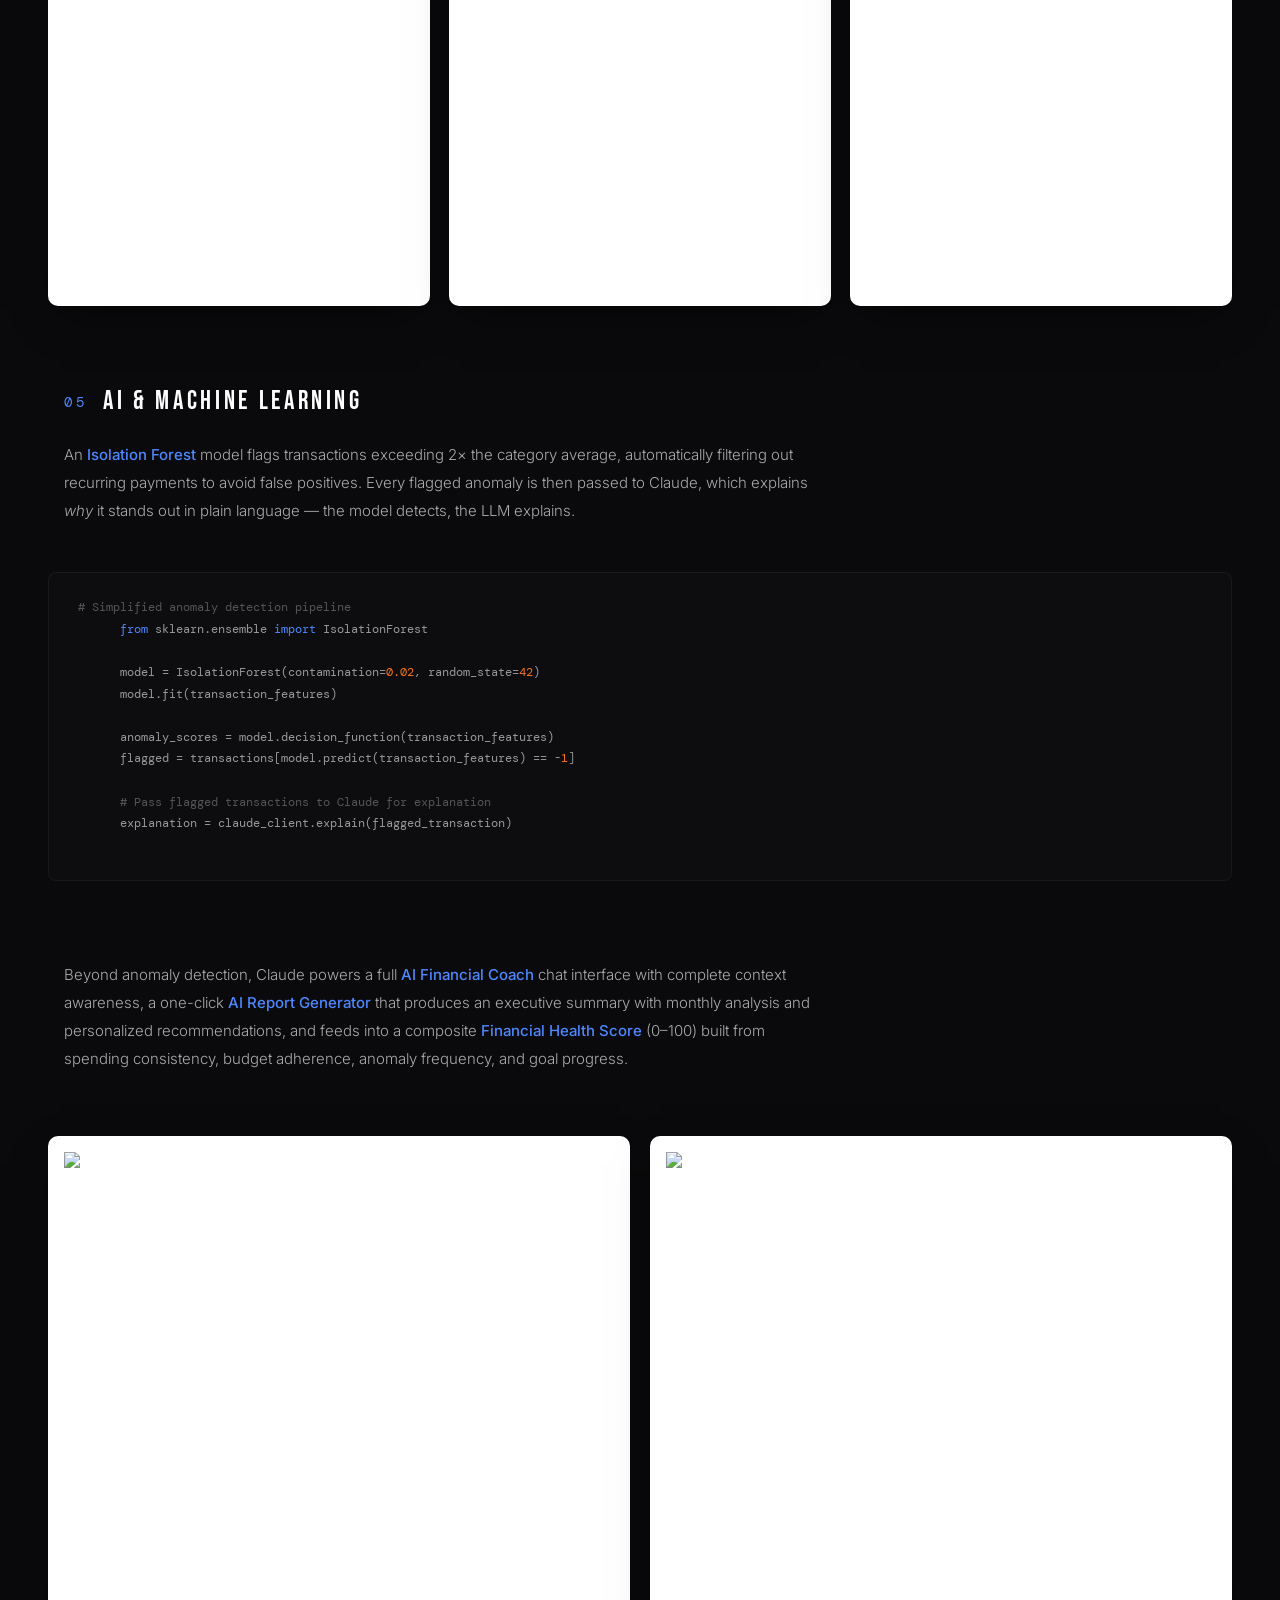
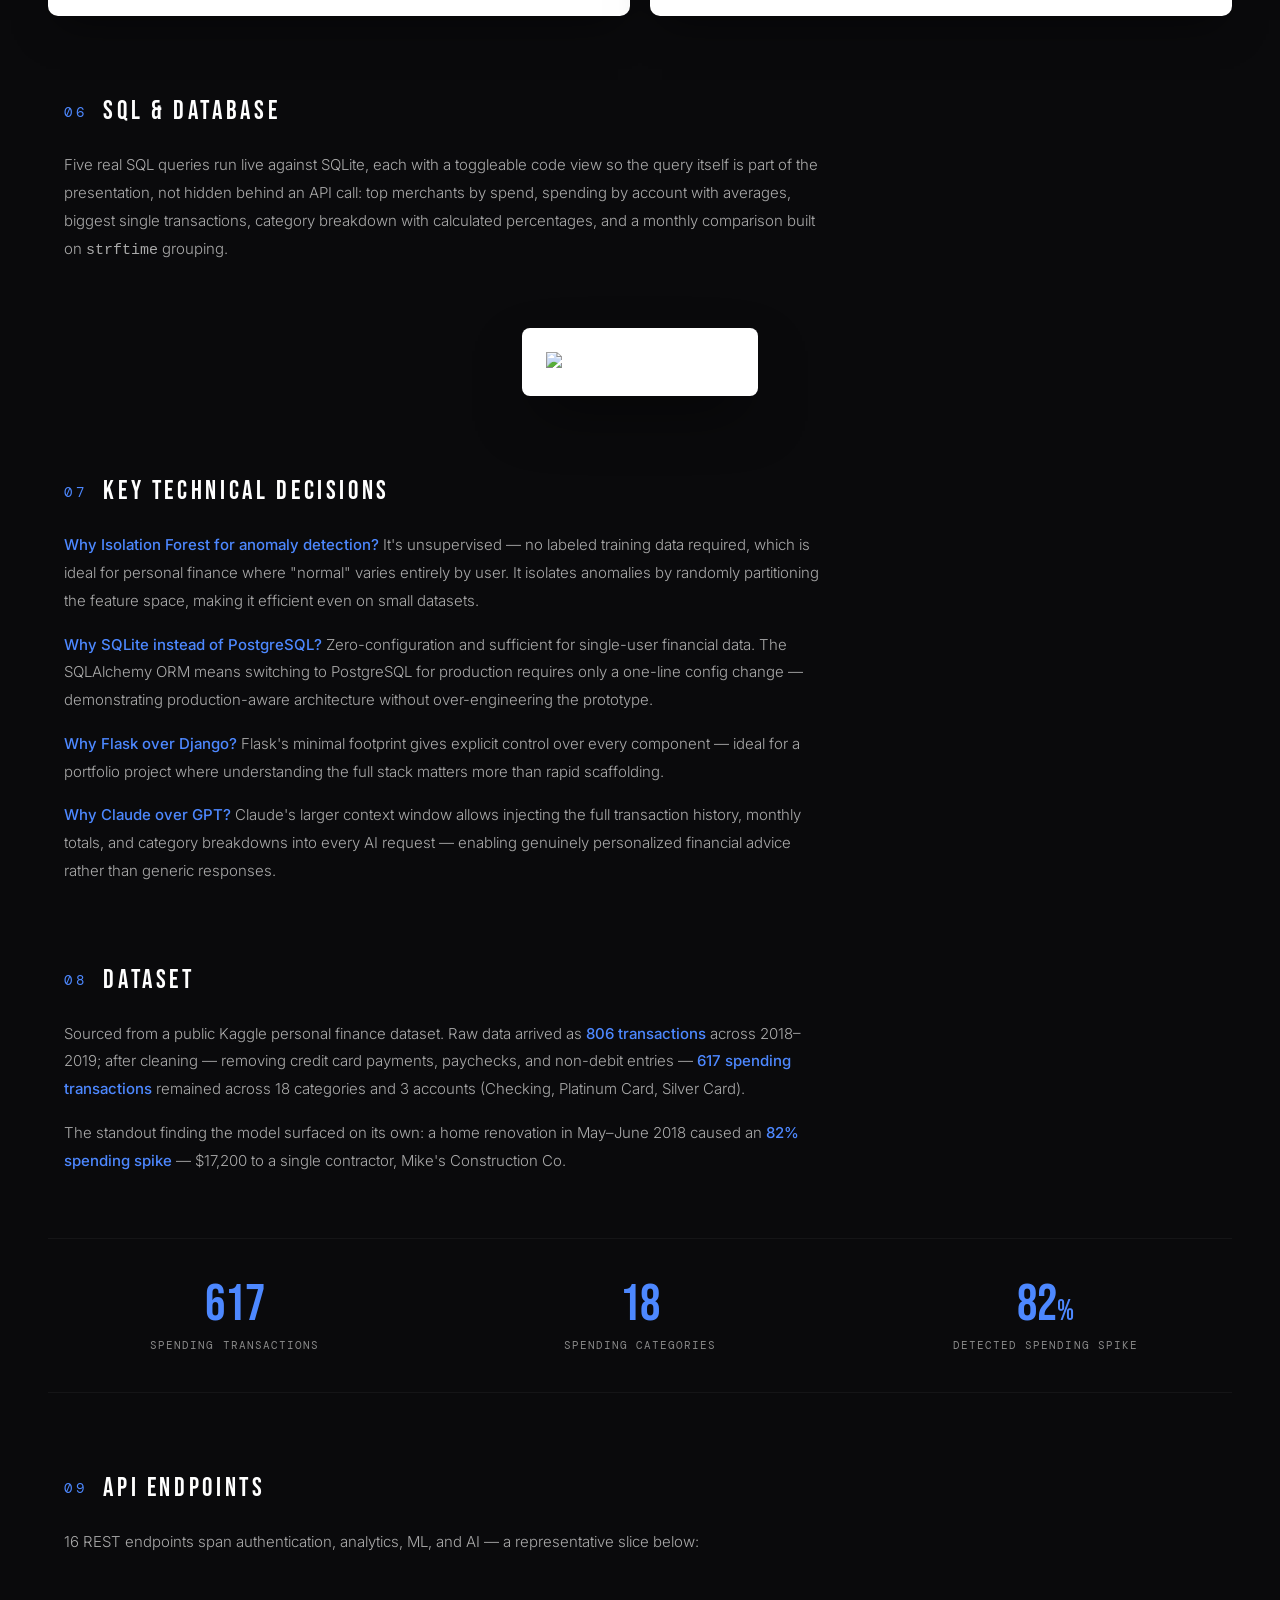
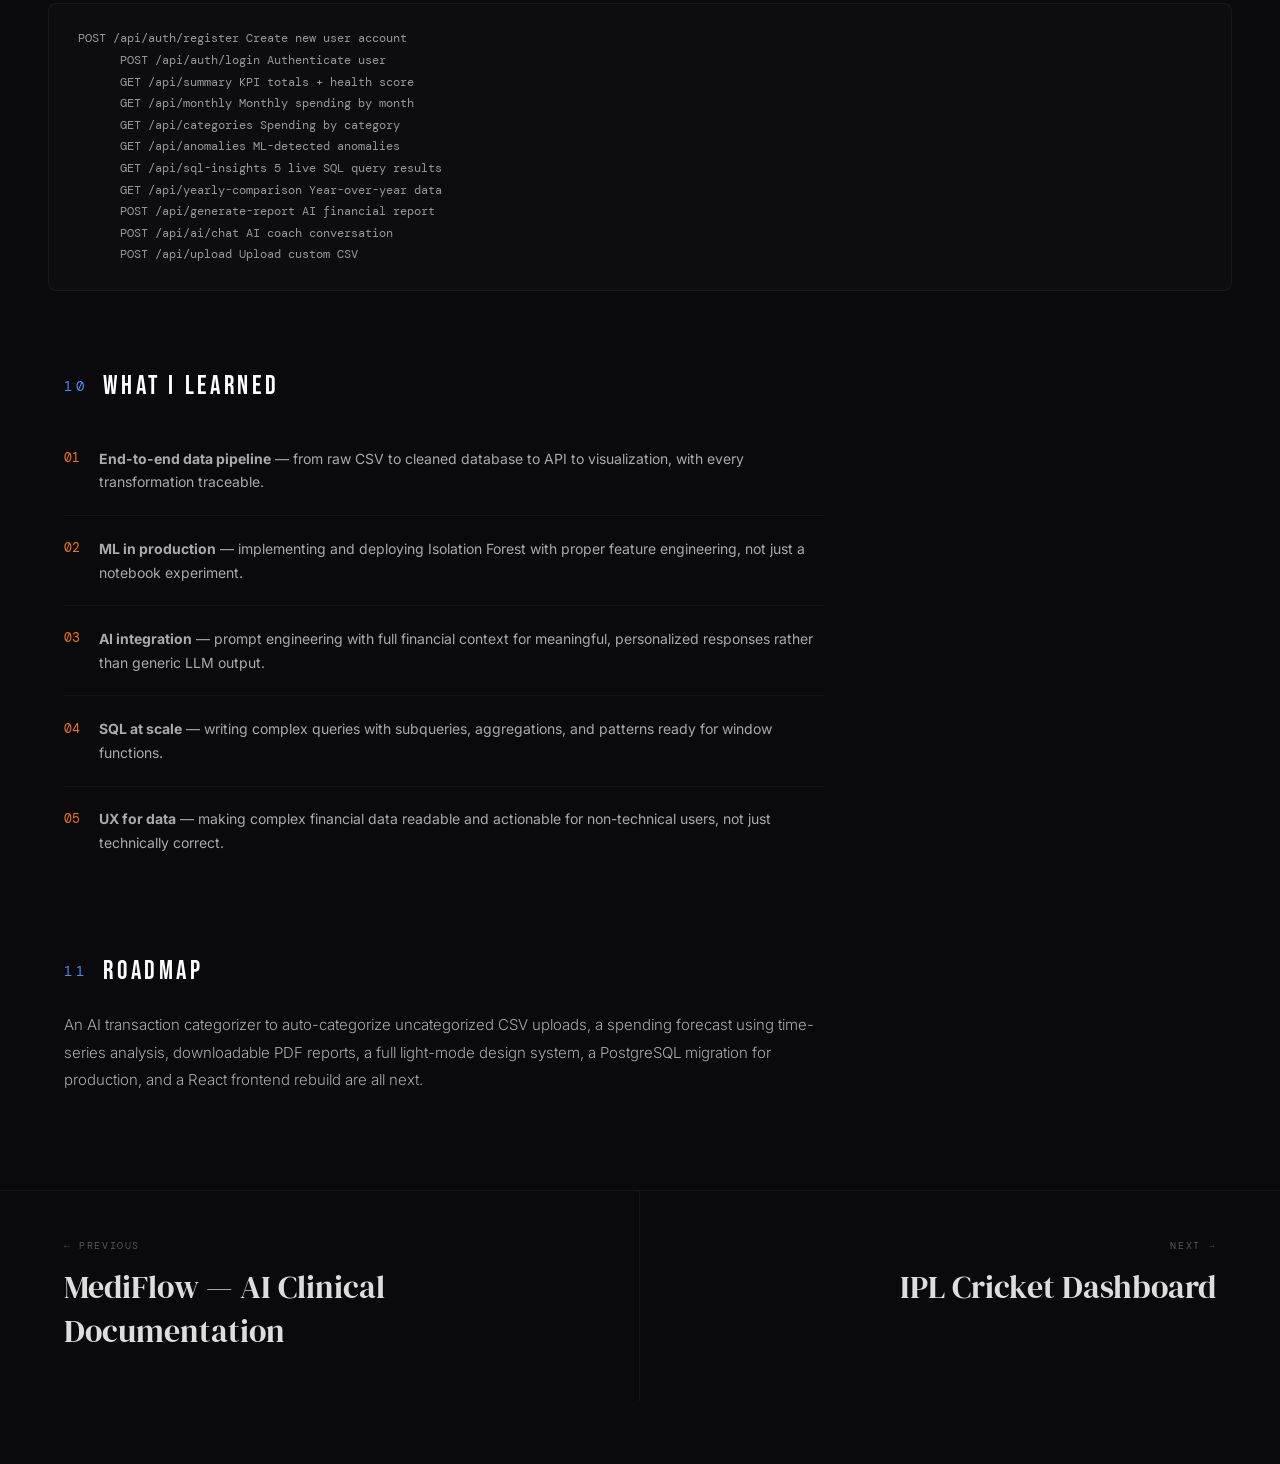
==== commit fca74a90: "Add MediFlow case study page and assets" ====
--- a/html/work-03.html
+++ b/html/work-03.html
@@ -198,7 +198,8 @@
         interface with complete context awareness, a one-click <strong>AI Report Generator</strong> that produces an
         executive summary with monthly analysis and personalized recommendations, and feeds into a composite
         <strong>Financial Health Score</strong> (0–100) built from spending consistency, budget adherence, anomaly
-        frequency, and goal progress.</p>
+        frequency, and goal progress.
+      </p>
     </div>
 
     <div class="gallery-grid two-col">
@@ -322,9 +323,9 @@
     </div>
 
     <div class="project-nav">
-      <a class="project-nav-link prev" href="work-07.html" data-transition>
+      <a class="project-nav-link prev" href="work-02.html" data-transition>
         <span class="nav-direction">← Previous</span>
-        <span class="nav-project-title">SwiftWash — Laundry App</span>
+        <span class="nav-project-title">MediFlow — AI Clinical Documentation</span>
       </a>
       <a class="project-nav-link next" href="work-05.html" data-transition>
         <span class="nav-direction">Next →</span>
